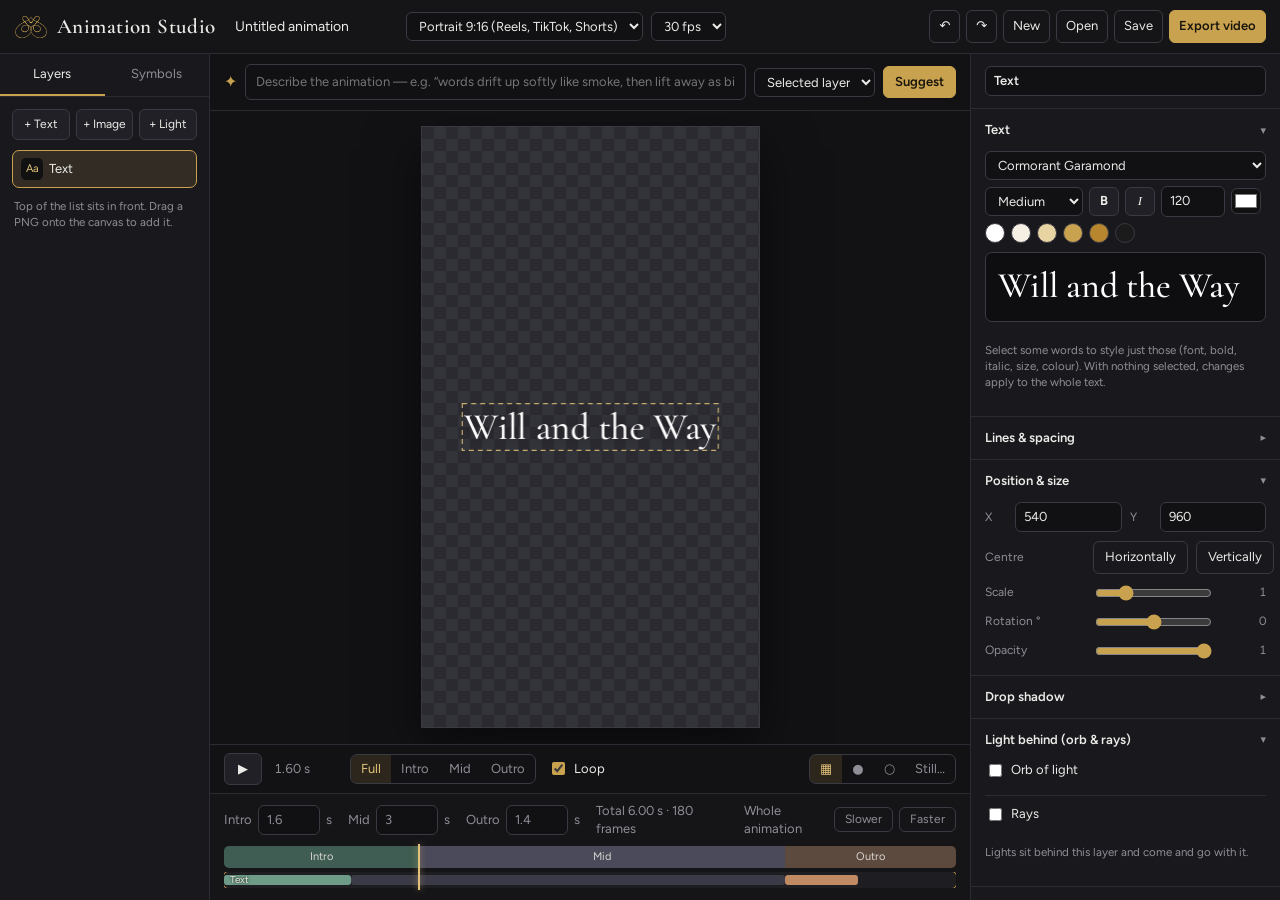
==== public/index.html @ 7b5f58fe "Slower/Faster speed controls for intro, mid, outro and the whole animation Co-Authored-By: Claude Op" ====
<!doctype html>
<html lang="en">
<head>
<meta charset="utf-8">
<meta name="viewport" content="width=device-width, initial-scale=1">
<title>Animation Studio</title>
<link rel="icon" href="icons/icon-32.png">
<link rel="apple-touch-icon" href="icons/icon-180.png">
<meta name="theme-color" content="#121215">
<link rel="preconnect" href="https://fonts.googleapis.com">
<link rel="preconnect" href="https://fonts.gstatic.com" crossorigin>
<link rel="stylesheet" href="https://fonts.googleapis.com/css2?family=Cormorant+Garamond:ital,wght@0,500;0,600;1,500&family=Figtree:wght@400;500;600&display=swap">
<link rel="stylesheet" href="css/app.css">
</head>
<body>
<header class="top">
  <div class="brand"><img src="icons/mark-gold.png" alt=""><span>Animation Studio</span></div>
  <input id="projName" class="projname" spellcheck="false" title="Animation name">
  <div class="top-mid">
    <select id="sizeSel" title="Video size"></select>
    <select id="fpsSel" title="Frames per second"><option value="24">24 fps</option><option value="25">25 fps</option><option value="30">30 fps</option><option value="60">60 fps</option></select>
  </div>
  <div class="top-actions">
    <button id="undoBtn" class="ghost icon" title="Undo (Ctrl/Cmd+Z)">↶</button>
    <button id="redoBtn" class="ghost icon" title="Redo (Ctrl/Cmd+Shift+Z)">↷</button>
    <button id="newBtn" class="ghost">New</button>
    <button id="openBtn" class="ghost">Open</button>
    <button id="saveBtn" class="ghost">Save</button>
    <button id="exportBtn" class="gold">Export video</button>
  </div>
</header>

<main class="app">
  <aside class="left panel">
    <div class="tabs"><button data-tab="layers" class="on">Layers</button><button data-tab="symbols">Symbols</button></div>
    <section id="tab-layers" class="tabbody">
      <div class="addrow">
        <button id="addText">+ Text</button><button id="addImage">+ Image</button><button id="addLight">+ Light</button>
      </div>
      <ul id="layerList" class="layers"></ul>
      <p class="hint">Top of the list sits in front. Drag a PNG onto the canvas to add it.</p>
    </section>
    <section id="tab-symbols" class="tabbody" hidden>
      <div class="symgroup">Will and the Way</div>
      <div class="seg small symcol" id="symColour"></div>
      <div id="symGrid" class="symgrid"></div>
      <div class="symgroup">Your symbols <button id="addSymbol" class="link">+ Add</button></div>
      <div id="userSymGrid" class="symgrid"></div>
      <p class="hint">Click a symbol to add it. Symbols you add here stay in this browser.</p>
    </section>
  </aside>

  <section class="centre">
    <form id="suggestForm" class="suggest">
      <span class="spark">✦</span>
      <input id="suggestInput" placeholder="Describe the animation — e.g. “words drift up softly like smoke, then lift away as birds”" autocomplete="off">
      <select id="suggestTarget"><option value="selected">Selected layer</option><option value="all">All layers</option></select>
      <button class="gold" id="suggestBtn">Suggest</button>
    </form>
    <div id="stage" class="stage">
      <div id="canvasWrap" class="canvaswrap">
        <canvas id="view"></canvas>
        <canvas id="overlay"></canvas>
      </div>
    </div>
    <div class="transport">
      <button id="playBtn" class="play" title="Play / pause (Space)">▶</button>
      <span id="timeLbl" class="time">0.00 s</span>
      <div class="seg" id="rangeSeg">
        <button data-range="full" class="on">Full</button><button data-range="intro">Intro</button><button data-range="mid">Mid</button><button data-range="outro">Outro</button>
      </div>
      <label class="chk"><input type="checkbox" id="loopChk" checked> Loop</label>
      <div class="bgseg seg" id="bgSeg" title="Preview background (not exported)">
        <button data-bg="checker" class="on">▦</button><button data-bg="dark">●</button><button data-bg="light">○</button><button data-bg="image" title="Use a still from your video">Still…</button>
      </div>
    </div>
    <div class="timeline" id="timeline">
      <div class="tl-head">
        <label>Intro <input type="number" id="durIntro" step="0.1" min="0"> s</label>
        <label>Mid <input type="number" id="durMid" step="0.1" min="0"> s</label>
        <label>Outro <input type="number" id="durOutro" step="0.1" min="0"> s</label>
        <span id="durTotal" class="muted"></span>
        <span class="speedall">Whole animation <button class="ghost" id="allSlower">Slower</button><button class="ghost" id="allFaster">Faster</button></span>
      </div>
      <div class="tl-body" id="tlBody">
        <div class="tl-sections" id="tlSections"></div>
        <div class="tl-rows" id="tlRows"></div>
        <div class="tl-head-line" id="tlPlayhead"></div>
      </div>
    </div>
  </section>

  <aside class="right panel" id="inspector"></aside>
</main>

<input type="file" id="fileImage" accept="image/png,image/webp,image/svg+xml,image/jpeg" hidden multiple>
<input type="file" id="fileSymbol" accept="image/png,image/webp,image/svg+xml" hidden multiple>
<input type="file" id="fileFont" accept=".ttf,.otf,.woff,.woff2" hidden multiple>
<input type="file" id="fileProject" accept=".json,application/json" hidden>
<input type="file" id="fileStill" accept="image/*" hidden>

<dialog id="exportDlg" class="dlg">
  <h2>Export transparent video</h2>
  <div class="cols">
    <div>
      <h4>Files</h4>
      <label class="chk"><input type="checkbox" id="exMov" checked> MOV — ProRes 4444 <span class="muted">(Premiere, Final Cut, DaVinci, CapCut desktop)</span></label>
      <label class="chk"><input type="checkbox" id="exWebm" checked> WebM with transparency <span class="muted">(web apps, Chrome)</span></label>
      <label class="chk"><input type="checkbox" id="exPng"> PNG frames <span class="muted">(zip, works anywhere)</span></label>
    </div>
    <div>
      <h4>Pieces</h4>
      <label class="chk"><input type="checkbox" id="exFull" checked> Full animation</label>
      <label class="chk"><input type="checkbox" id="exIntro" checked> Intro</label>
      <label class="chk"><input type="checkbox" id="exMid" checked> Mid section</label>
      <label class="chk"><input type="checkbox" id="exOutro" checked> Outro</label>
    </div>
  </div>
  <p class="muted small" id="exInfo"></p>
  <div class="prog" id="exProg" hidden><i></i></div>
  <p id="exStatus" class="small"></p>
  <ul id="exResults" class="results"></ul>
  <div class="dlg-actions">
    <button id="exZip" class="ghost" hidden>Download all (.zip)</button>
    <button id="exClose" class="ghost">Close</button>
    <button id="exGo" class="gold">Export</button>
  </div>
</dialog>

<dialog id="openDlg" class="dlg">
  <h2>Your animations</h2>
  <ul id="projList" class="projlist"></ul>
  <div class="dlg-actions">
    <button id="importProj" class="ghost">Import file…</button>
    <button id="exportProj" class="ghost">Download current as file</button>
    <button id="openClose" class="gold">Close</button>
  </div>
</dialog>

<div id="toast" class="toast" hidden></div>
<script type="module" src="js/main.js"></script>
</body>
</html>
---- public/css/app.css ----
:root {
  --bg: #121215; --panel: #19191d; --panel2: #202026; --line: #2b2b33; --line2: #3a3a44;
  --text: #ecebe8; --muted: #8f8d96; --gold: #c9a24f; --gold2: #e2c27a; --goldbg: rgba(201,162,79,.14);
  --intro: #3f5d52; --mid: #4a4a5a; --outro: #5d4a3f;
  --r: 8px; --ui: 'Figtree', system-ui, sans-serif; --serif: 'Cormorant Garamond', Georgia, serif;
}
* { box-sizing: border-box; }
html, body { margin: 0; height: 100%; background: var(--bg); color: var(--text); font: 13px/1.4 var(--ui); -webkit-font-smoothing: antialiased; }
button, input, select, textarea { font: inherit; color: inherit; }
button { cursor: pointer; border: 1px solid var(--line2); background: var(--panel2); border-radius: 6px; padding: 6px 11px; transition: background .15s, border-color .15s; }
button:hover { border-color: #55555f; background: #26262d; }
button.gold { background: var(--gold); border-color: var(--gold); color: #17140c; font-weight: 600; }
button.gold:hover { background: var(--gold2); }
button.ghost { background: transparent; }
button.icon { padding: 6px 9px; }
button.link { border: 0; background: none; color: var(--gold2); padding: 0 4px; }
button:disabled { opacity: .45; cursor: default; }
input[type=text], input[type=number], input:not([type]), select, textarea {
  background: #111114; border: 1px solid var(--line2); border-radius: 6px; padding: 5px 8px; outline: none; min-width: 0;
}
input:focus, select:focus, textarea:focus { border-color: var(--gold); }
input[type=number] { width: 70px; }
input[type=range] { accent-color: var(--gold); width: 100%; }
input[type=color] { width: 30px; height: 26px; border: 1px solid var(--line2); border-radius: 6px; padding: 1px; background: #111; cursor: pointer; }
input[type=checkbox] { accent-color: var(--gold); }
.muted { color: var(--muted); } .small { font-size: 12px; }
[hidden] { display: none !important; }

/* header */
.top { height: 54px; display: flex; align-items: center; gap: 14px; padding: 0 14px; border-bottom: 1px solid var(--line); background: #151518; }
.brand { display: flex; align-items: center; gap: 9px; font: 600 21px var(--serif); letter-spacing: .02em; white-space: nowrap; }
.brand img { width: 34px; height: 34px; }
.projname { background: transparent !important; border-color: transparent !important; font-size: 14px; width: 240px; }
.projname:hover, .projname:focus { border-color: var(--line2) !important; }
.top-mid { display: flex; gap: 8px; }
.top-actions { margin-left: auto; display: flex; gap: 6px; }

/* layout */
.app { display: grid; grid-template-columns: 250px 1fr 340px; height: calc(100% - 54px); }
.panel { background: var(--panel); overflow-y: auto; }
.left { border-right: 1px solid var(--line); }
.right { border-left: 1px solid var(--line); }
.tabs { display: flex; border-bottom: 1px solid var(--line); }
.tabs button { flex: 1; border: 0; border-radius: 0; background: none; padding: 11px; color: var(--muted); border-bottom: 2px solid transparent; }
.tabs button.on { color: var(--text); border-bottom-color: var(--gold); }
.tabbody { padding: 12px; }
.addrow { display: flex; gap: 6px; margin-bottom: 10px; }
.addrow button { flex: 1; padding: 6px 4px; }
.hint { color: var(--muted); font-size: 11.5px; margin: 10px 2px; }
.layers { list-style: none; margin: 0; padding: 0; display: flex; flex-direction: column; gap: 4px; }
.layers li { display: flex; align-items: center; gap: 6px; padding: 7px 8px; border-radius: 7px; border: 1px solid transparent; background: var(--panel2); cursor: pointer; }
.layers li.sel { border-color: var(--gold); background: var(--goldbg); }
.layers li .nm { flex: 1; overflow: hidden; text-overflow: ellipsis; white-space: nowrap; }
.layers li .ty { width: 22px; height: 22px; border-radius: 5px; display: grid; place-items: center; background: #111; font-size: 11px; color: var(--gold2); flex: none; overflow: hidden; }
.layers li .ty img { width: 100%; height: 100%; object-fit: contain; }
.layers li button { padding: 1px 5px; border: 0; background: none; color: var(--muted); font-size: 12px; }
.layers li button:hover { color: var(--text); }
.layers li.hidden .nm { opacity: .4; }
.symgroup { font-size: 11px; text-transform: uppercase; letter-spacing: .08em; color: var(--muted); margin: 6px 0 8px; display: flex; justify-content: space-between; }
.symgrid { display: grid; grid-template-columns: repeat(3, 1fr); gap: 6px; margin-bottom: 14px; }
.symgrid .sym { aspect-ratio: 1; border-radius: 7px; background: #26262c; border: 1px solid var(--line); display: grid; place-items: center; padding: 8px; cursor: pointer; position: relative; }
.symgrid .sym:hover { border-color: var(--gold); }
.symgrid .sym img { max-width: 100%; max-height: 100%; }
.symgrid .sym .x { position: absolute; top: 2px; right: 2px; border: 0; background: rgba(0,0,0,.5); padding: 0 5px; font-size: 11px; display: none; }
.symgrid .sym:hover .x { display: block; }
.symgrid .sym span { position: absolute; bottom: -1px; left: 0; right: 0; font-size: 9.5px; text-align: center; color: var(--muted); white-space: nowrap; overflow: hidden; text-overflow: ellipsis; padding: 0 3px; }

/* centre */
.centre { display: flex; flex-direction: column; min-width: 0; min-height: 0; }
.suggest { display: flex; gap: 8px; align-items: center; padding: 10px 14px; border-bottom: 1px solid var(--line); }
.suggest .spark { color: var(--gold); font-size: 16px; }
.suggest input { flex: 1; padding: 8px 10px; }
.stage { flex: 1; min-height: 0; display: grid; place-items: center; padding: 16px; position: relative; overflow: hidden; }
.canvaswrap { position: relative; box-shadow: 0 0 0 1px var(--line2), 0 20px 50px rgba(0,0,0,.5);
  background-color: #2a2a30; background-image: linear-gradient(45deg,#33333a 25%,transparent 25%,transparent 75%,#33333a 75%),linear-gradient(45deg,#33333a 25%,transparent 25%,transparent 75%,#33333a 75%); background-size: 24px 24px; background-position: 0 0, 12px 12px; }
.canvaswrap canvas { position: absolute; inset: 0; width: 100%; height: 100%; }
#overlay { cursor: default; }
.transport { display: flex; align-items: center; gap: 12px; padding: 8px 14px; border-top: 1px solid var(--line); }
.play { width: 38px; height: 32px; padding: 0; font-size: 13px; }
.time { font-variant-numeric: tabular-nums; width: 64px; color: var(--muted); }
.seg { display: flex; border: 1px solid var(--line2); border-radius: 7px; overflow: hidden; }
.seg button { border: 0; border-radius: 0; background: none; padding: 5px 10px; color: var(--muted); }
.seg button.on { background: var(--goldbg); color: var(--gold2); }
.bgseg { margin-left: auto; }
.chk { display: flex; align-items: center; gap: 6px; cursor: pointer; }

/* timeline */
.timeline { border-top: 1px solid var(--line); background: #151518; padding: 8px 14px 12px; }
.tl-head { display: flex; gap: 16px; align-items: center; margin-bottom: 8px; }
.tl-head label { display: flex; gap: 6px; align-items: center; color: var(--muted); }
.tl-head input { width: 62px; }
.tl-body { position: relative; user-select: none; cursor: ew-resize; }
.tl-sections { display: flex; height: 22px; border-radius: 5px; overflow: hidden; font-size: 11px; }
.tl-sections div { display: grid; place-items: center; color: #d8d6d0; min-width: 0; overflow: hidden; white-space: nowrap; position: relative; }
.tl-sections .grip { position: absolute; right: -4px; top: 0; bottom: 0; width: 8px; cursor: col-resize; z-index: 2; }
.tl-rows { margin-top: 4px; display: flex; flex-direction: column; gap: 3px; max-height: 110px; overflow-y: auto; }
.tl-row { position: relative; height: 16px; background: #1d1d22; border-radius: 4px; cursor: pointer; }
.tl-row.sel { outline: 1px solid var(--gold); }
.tl-row .bar { position: absolute; top: 3px; bottom: 3px; border-radius: 3px; }
.tl-row .bar.in { background: #6f9c88; } .tl-row .bar.out { background: #c08a63; } .tl-row .bar.hold { background: #3b3b47; }
.tl-row .lbl { position: absolute; left: 6px; top: 0; font-size: 10px; line-height: 16px; color: #e8e6e0; pointer-events: none; text-shadow: 0 0 3px #000; }
.tl-head-line { position: absolute; top: -2px; bottom: -2px; width: 2px; background: var(--gold2); pointer-events: none; box-shadow: 0 0 6px rgba(226,194,122,.6); }

/* inspector */
.insp-empty { padding: 30px 20px; color: var(--muted); text-align: center; }
.sec { border-bottom: 1px solid var(--line); }
.sec > summary { list-style: none; cursor: pointer; padding: 12px 14px; font-weight: 600; display: flex; justify-content: space-between; align-items: center; }
.sec > summary::-webkit-details-marker { display: none; }
.sec > summary::after { content: '▾'; color: var(--muted); font-size: 11px; }
.sec:not([open]) > summary::after { content: '▸'; }
.sec .body { padding: 0 14px 14px; display: flex; flex-direction: column; gap: 9px; }
.row { display: flex; align-items: center; gap: 8px; }
.row > label, .row > .lab { width: 100px; flex: none; color: var(--muted); font-size: 12px; }
.row .grow { flex: 1; min-width: 0; }
.row input[type=range] + .val { width: 44px; text-align: right; font-variant-numeric: tabular-nums; color: var(--muted); font-size: 12px; }
.pair { display: grid; grid-template-columns: 1fr 1fr; gap: 8px; }
.pair .row > label { width: 22px; }
.pair input[type=number] { width: 100%; }
.subhead { font-size: 11px; text-transform: uppercase; letter-spacing: .08em; color: var(--gold2); margin-top: 6px; display: flex; align-items: center; gap: 8px; }
.subhead::after { content: ''; flex: 1; height: 1px; background: var(--line); }
.editor { min-height: 70px; max-height: 220px; overflow: auto; background: #0e0e10; border: 1px solid var(--line2); border-radius: 7px; padding: 10px 12px; outline: none; line-height: 1.25; white-space: pre-wrap; word-break: break-word; }
.editor:focus { border-color: var(--gold); }
.toolbar { display: flex; flex-wrap: wrap; gap: 6px; align-items: center; }
.toolbar select.font { flex: 1 1 100%; }
.toolbar .tb { min-width: 30px; padding: 4px 8px; }
.toolbar .tb.on { background: var(--goldbg); border-color: var(--gold); color: var(--gold2); }
.toolbar input[type=number] { width: 64px; }
.lines { display: flex; flex-direction: column; gap: 6px; }
.lineitem { background: var(--panel2); border-radius: 7px; padding: 7px 8px; display: grid; grid-template-columns: 1fr 1fr; gap: 5px 8px; }
.lineitem .ln { grid-column: 1 / -1; font-size: 12px; color: var(--text); white-space: nowrap; overflow: hidden; text-overflow: ellipsis; }
.lineitem label { display: flex; align-items: center; gap: 5px; font-size: 11px; color: var(--muted); }
.lineitem input { width: 100% !important; padding: 3px 6px; }
.presets { display: flex; flex-wrap: wrap; gap: 5px; }
.presets .pgroup { width: 100%; font-size: 10.5px; color: var(--muted); margin-top: 3px; letter-spacing: .05em; text-transform: uppercase; }
.presets button { padding: 4px 8px; font-size: 12px; border-radius: 20px; }
.presets button.on { background: var(--gold); color: #17140c; border-color: var(--gold); }
.seg.small button { padding: 3px 8px; font-size: 12px; }
.note { font-size: 11.5px; color: var(--muted); }
.warn { font-size: 11.5px; color: #e3a36a; }

/* dialogs */
.dlg { background: var(--panel); color: var(--text); border: 1px solid var(--line2); border-radius: 12px; padding: 22px 24px; width: min(620px, 92vw); box-shadow: 0 30px 80px rgba(0,0,0,.6); }
.dlg::backdrop { background: rgba(0,0,0,.6); }
.dlg h2 { font: 600 26px var(--serif); margin: 0 0 14px; }
.dlg h4 { margin: 0 0 8px; color: var(--muted); font-weight: 500; font-size: 12px; text-transform: uppercase; letter-spacing: .07em; }
.dlg .cols { display: grid; grid-template-columns: 1.4fr 1fr; gap: 18px; }
.dlg .cols .chk { margin-bottom: 7px; align-items: flex-start; }
.dlg-actions { display: flex; gap: 8px; justify-content: flex-end; margin-top: 16px; }
.prog { height: 6px; background: #111; border-radius: 4px; overflow: hidden; margin-top: 10px; }
.prog i { display: block; height: 100%; width: 0; background: var(--gold); transition: width .2s; }
.results { list-style: none; padding: 0; margin: 10px 0 0; display: flex; flex-direction: column; gap: 5px; }
.results li { display: flex; justify-content: space-between; align-items: center; background: var(--panel2); padding: 7px 10px; border-radius: 7px; }
.results a { color: var(--gold2); text-decoration: none; }
.projlist { list-style: none; padding: 0; margin: 0; max-height: 50vh; overflow: auto; display: flex; flex-direction: column; gap: 6px; }
.projlist li { display: flex; gap: 10px; align-items: center; background: var(--panel2); padding: 8px 10px; border-radius: 8px; }
.projlist img { width: 40px; height: 56px; object-fit: contain; background: #2a2a30; border-radius: 4px; }
.projlist .nm { flex: 1; }
.projlist .nm small { display: block; color: var(--muted); }
.toast { position: fixed; bottom: 24px; left: 50%; transform: translateX(-50%); background: #2b2b33; border: 1px solid var(--line2); padding: 10px 16px; border-radius: 8px; z-index: 50; box-shadow: 0 10px 30px rgba(0,0,0,.4); max-width: 80vw; }
.dropping .canvaswrap { outline: 2px dashed var(--gold); outline-offset: 6px; }

button { white-space: nowrap; }
.transport { flex-wrap: wrap; row-gap: 6px; }
@media (max-width: 1400px) {
  .app { grid-template-columns: 210px 1fr 310px; }
  .top { gap: 10px; }
  .projname { width: 170px; }
  .top-actions button { padding: 6px 9px; }
  .addrow button { font-size: 12px; }
}
@media (max-width: 1180px) {
  .app { grid-template-columns: 190px 1fr 290px; }
  .brand span { display: none; }
  #sizeSel { max-width: 150px; }
  .suggest select { max-width: 120px; }
  .tl-head { flex-wrap: wrap; gap: 8px 14px; }
}
.layers li .nm { min-width: 48px; }
@media (max-width: 1400px) {
  .layers li button { display: none; padding: 1px 3px; }
  .layers li:hover button { display: inline-block; }
}

.symcol { margin-bottom: 10px; }
.symcol button { flex: 1; }
.symgrid .sym { padding: 8px 8px 16px; }
.symgrid .sym.light { background: #d9d6cf; }
.symgrid .sym.light span { color: #555; }

.speedall { margin-left: auto; display: flex; align-items: center; gap: 6px; color: var(--muted); }
.speedall button, [data-speed], [data-midspeed] { padding: 3px 10px; font-size: 12px; }
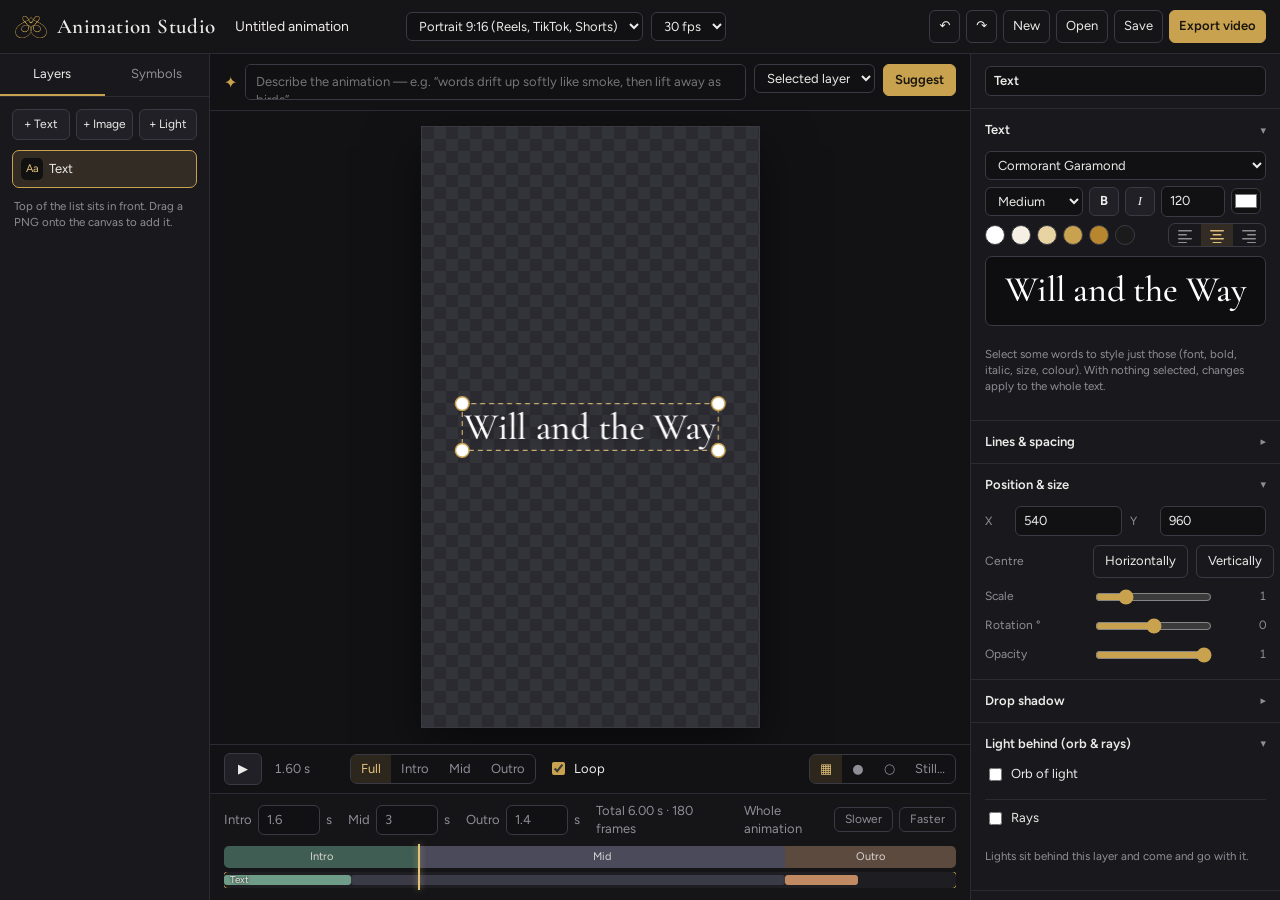
==== commit 456682d3: "Suggest box wraps and grows so long descriptions can be seen and edited Co-Authored-By: Claude Opus " ====
--- a/public/index.html
+++ b/public/index.html
@@ -2,7 +2,7 @@
 <html lang="en">
 <head>
 <meta charset="utf-8">
-<meta name="viewport" content="width=device-width, initial-scale=1">
+<meta name="viewport" content="width=device-width, initial-scale=1, viewport-fit=cover">
 <title>Animation Studio</title>
 <link rel="icon" href="icons/icon-32.png">
 <link rel="apple-touch-icon" href="icons/icon-180.png">
@@ -53,10 +53,11 @@
   <section class="centre">
     <form id="suggestForm" class="suggest">
       <span class="spark">✦</span>
-      <input id="suggestInput" placeholder="Describe the animation — e.g. “words drift up softly like smoke, then lift away as birds”" autocomplete="off">
+      <textarea id="suggestInput" rows="1" placeholder="Describe the animation — e.g. “words drift up softly like smoke, then lift away as birds”" autocomplete="off"></textarea>
       <select id="suggestTarget"><option value="selected">Selected layer</option><option value="all">All layers</option></select>
       <button class="gold" id="suggestBtn">Suggest</button>
     </form>
+    <div class="viewer" id="viewer">
     <div id="stage" class="stage">
       <div id="canvasWrap" class="canvaswrap">
         <canvas id="view"></canvas>
@@ -73,6 +74,8 @@
       <div class="bgseg seg" id="bgSeg" title="Preview background (not exported)">
         <button data-bg="checker" class="on">▦</button><button data-bg="dark">●</button><button data-bg="light">○</button><button data-bg="image" title="Use a still from your video">Still…</button>
       </div>
+    </div>
+    <nav class="mtabs" id="mtabs"><button data-m="layers">Layers</button><button data-m="symbols">Symbols</button><button data-m="edit">Edit</button><button data-m="timing">Timing</button></nav>
     </div>
     <div class="timeline" id="timeline">
       <div class="tl-head">
--- a/public/css/app.css
+++ b/public/css/app.css
@@ -69,7 +69,9 @@
 .centre { display: flex; flex-direction: column; min-width: 0; min-height: 0; }
 .suggest { display: flex; gap: 8px; align-items: center; padding: 10px 14px; border-bottom: 1px solid var(--line); }
 .suggest .spark { color: var(--gold); font-size: 16px; }
-.suggest input { flex: 1; padding: 8px 10px; }
+.suggest textarea { flex: 1; padding: 8px 10px; resize: none; line-height: 1.35; max-height: 9.5em; overflow-y: auto; font: inherit; }
+.suggest { align-items: flex-start; }
+.suggest .spark { margin-top: 8px; }
 .stage { flex: 1; min-height: 0; display: grid; place-items: center; padding: 16px; position: relative; overflow: hidden; }
 .canvaswrap { position: relative; box-shadow: 0 0 0 1px var(--line2), 0 20px 50px rgba(0,0,0,.5);
   background-color: #2a2a30; background-image: linear-gradient(45deg,#33333a 25%,transparent 25%,transparent 75%,#33333a 75%),linear-gradient(45deg,#33333a 25%,transparent 25%,transparent 75%,#33333a 75%); background-size: 24px 24px; background-position: 0 0, 12px 12px; }
@@ -77,7 +79,8 @@
 #overlay { cursor: default; }
 .transport { display: flex; align-items: center; gap: 12px; padding: 8px 14px; border-top: 1px solid var(--line); }
 .play { width: 38px; height: 32px; padding: 0; font-size: 13px; }
-.time { font-variant-numeric: tabular-nums; width: 64px; color: var(--muted); }
+.time { font-variant-numeric: tabular-nums; width: 64px; color: var(--muted); white-space: nowrap; }
+.viewer { flex: 1; min-height: 0; display: flex; flex-direction: column; }
 .seg { display: flex; border: 1px solid var(--line2); border-radius: 7px; overflow: hidden; }
 .seg button { border: 0; border-radius: 0; background: none; padding: 5px 10px; color: var(--muted); }
 .seg button.on { background: var(--goldbg); color: var(--gold2); }
@@ -189,3 +192,68 @@
 
 .speedall { margin-left: auto; display: flex; align-items: center; gap: 6px; color: var(--muted); }
 .speedall button, [data-speed], [data-midspeed] { padding: 3px 10px; font-size: 12px; }
+
+.mtabs { display: none; }
+#overlay, .tl-body { touch-action: none; }
+
+/* ---------- phones ---------- */
+@media (max-width: 760px) {
+  html, body { height: auto; }
+  body { padding-bottom: env(safe-area-inset-bottom); }
+  input, select, textarea, .editor, .suggest input { font-size: 16px !important; }
+  .top { height: auto; flex-wrap: wrap; padding: 8px 10px; gap: 8px; padding-top: max(8px, env(safe-area-inset-top)); }
+  .brand span { display: none; }
+  .brand img { width: 30px; height: 30px; }
+  .top-actions { margin-left: auto; gap: 4px; }
+  .top-actions button { padding: 6px 8px; font-size: 13px; }
+  #newBtn { display: none; }
+  .projname { order: 3; flex: 1 1 100%; width: auto; font-size: 15px; border-color: var(--line2) !important; }
+  .top-mid { order: 4; flex: 1 1 100%; }
+  .top-mid select { flex: 1; min-width: 0; }
+  #sizeSel { max-width: none; }
+
+  .app { display: flex; flex-direction: column; height: auto; }
+  .centre { display: contents; }
+  .viewer { order: 1; position: sticky; top: 0; z-index: 6; flex: none; background: var(--bg); box-shadow: 0 6px 16px rgba(0,0,0,.35); }
+  .stage { flex: none; height: 54svh; min-height: 300px; padding: 6px; background: var(--bg); border-bottom: 1px solid var(--line); }
+  .transport { background: #151518; padding: 6px 8px; gap: 6px; flex-wrap: nowrap; overflow-x: auto; border-bottom: 1px solid var(--line); }
+  .transport .time { width: auto; }
+  .transport .chk { display: none; }
+  .bgseg { margin-left: 0; }
+  .transport .seg button { padding: 5px 8px; }
+  .transport .play { width: 34px; flex: none; }
+  .bgseg button[data-bg="image"] { font-size: 12px; padding: 5px 6px; }
+  .mtabs { display: flex; background: var(--panel); border-bottom: 1px solid var(--line); }
+  .mtabs button { flex: 1; border: 0; border-radius: 0; background: none; padding: 11px 4px; color: var(--muted); border-bottom: 2px solid transparent; font-size: 14px; }
+  .mtabs button.on { color: var(--text); border-bottom-color: var(--gold); }
+  .left, .right, .timeline, .suggest { order: 4; border: 0; overflow: visible; }
+  .left .tabs { display: none; }
+  .suggest .spark { display: none; }
+  .suggest { flex-wrap: wrap; padding: 12px 14px 4px; border-bottom: 0; background: var(--panel); }
+  .suggest textarea { flex: 1 1 100%; }
+  .suggest select { flex: 1; max-width: none; }
+  .timeline { padding: 12px 14px 20px; }
+  .tl-head { flex-wrap: wrap; gap: 8px 12px; }
+  .speedall { margin-left: 0; flex: 1 1 100%; }
+  .tl-rows { max-height: none; }
+  .tl-row, .tl-sections { height: 26px; }
+  .tl-row .lbl { line-height: 26px; font-size: 12px; }
+  .tl-row .bar { top: 5px; bottom: 5px; }
+  .symgrid { grid-template-columns: repeat(4, 1fr); }
+  .layers li { padding: 10px; }
+  .layers li button { display: inline-block !important; padding: 4px 6px; font-size: 14px; }
+  .row > label, .row > .lab { width: 96px; }
+  .presets button { padding: 6px 11px; font-size: 13px; }
+  input[type=range] { height: 28px; }
+  .dlg { width: 96vw; padding: 18px; }
+  .dlg .cols { grid-template-columns: 1fr; }
+  body:not([data-m="layers"]) #tab-layers, body:not([data-m="symbols"]) #tab-symbols { display: none !important; }
+  body[data-m="layers"] #tab-layers, body[data-m="symbols"] #tab-symbols { display: block !important; }
+  body:not([data-m="layers"]):not([data-m="symbols"]) .left { display: none; }
+  body:not([data-m="edit"]) .right, body:not([data-m="edit"]) .suggest { display: none; }
+  body:not([data-m="timing"]) .timeline { display: none; }
+  .insp-empty { padding: 24px 16px; }
+}
+
+.tbalign { margin-left: auto; }
+.tbalign button { padding: 5px 8px; }
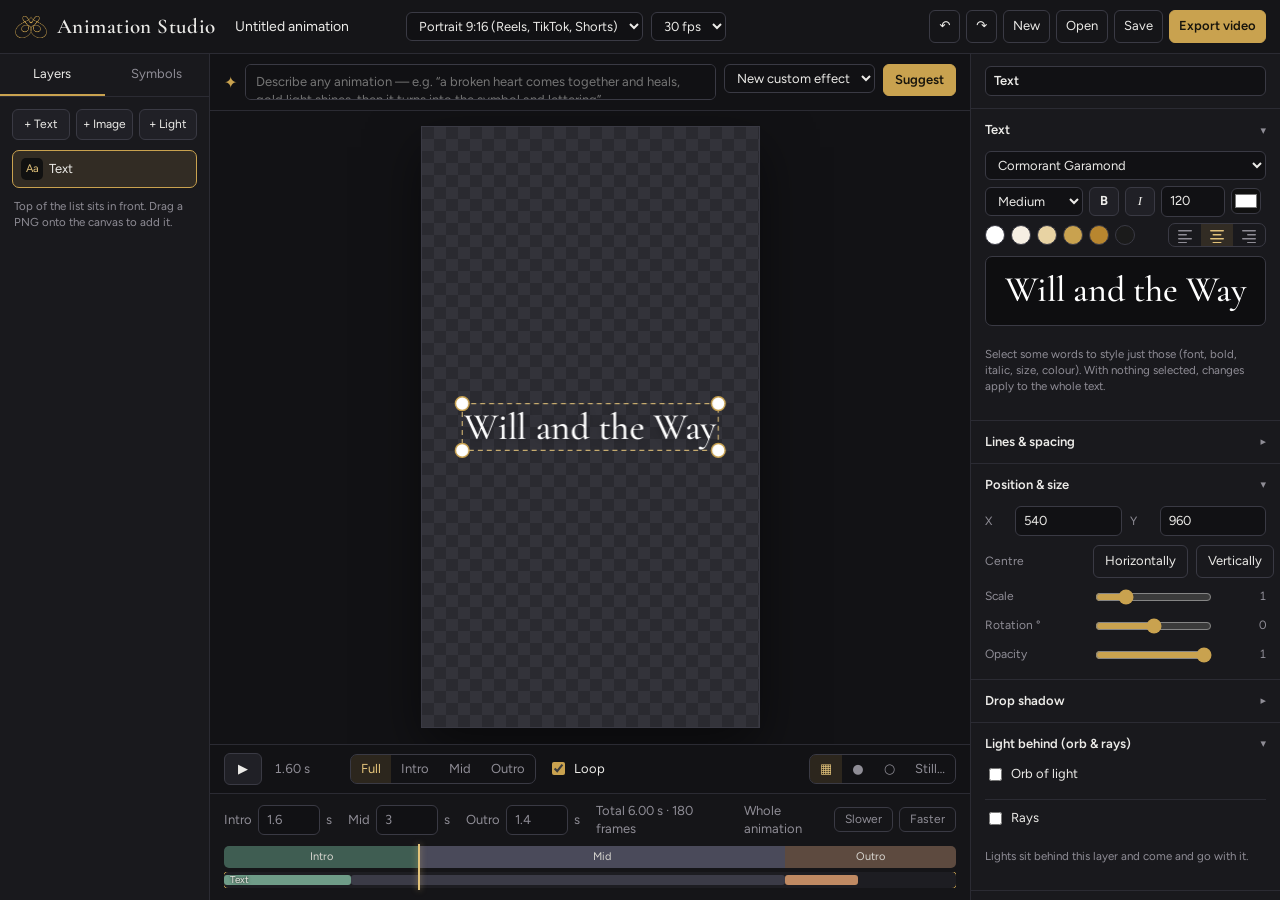
==== commit 9f2b6e86: "Custom effects: Claude writes one-off animations; toolkit for shapes, shatter, light bursts, particl" ====
--- a/public/index.html
+++ b/public/index.html
@@ -53,8 +53,8 @@
   <section class="centre">
     <form id="suggestForm" class="suggest">
       <span class="spark">✦</span>
-      <textarea id="suggestInput" rows="1" placeholder="Describe the animation — e.g. “words drift up softly like smoke, then lift away as birds”" autocomplete="off"></textarea>
-      <select id="suggestTarget"><option value="selected">Selected layer</option><option value="all">All layers</option></select>
+      <textarea id="suggestInput" rows="1" placeholder="Describe any animation — e.g. “a broken heart comes together and heals, gold light shines, then it turns into the symbol and lettering”" autocomplete="off"></textarea>
+      <select id="suggestTarget"><option value="new">New custom effect</option><option value="selected">Selected layer</option><option value="all">All layers</option></select>
       <button class="gold" id="suggestBtn">Suggest</button>
     </form>
     <div class="viewer" id="viewer">
--- a/public/css/app.css
+++ b/public/css/app.css
@@ -257,3 +257,5 @@
 
 .tbalign { margin-left: auto; }
 .tbalign button { padding: 5px 8px; }
+
+.prompts { margin: 0; padding-left: 18px; display: flex; flex-direction: column; gap: 4px; font-size: 12.5px; }
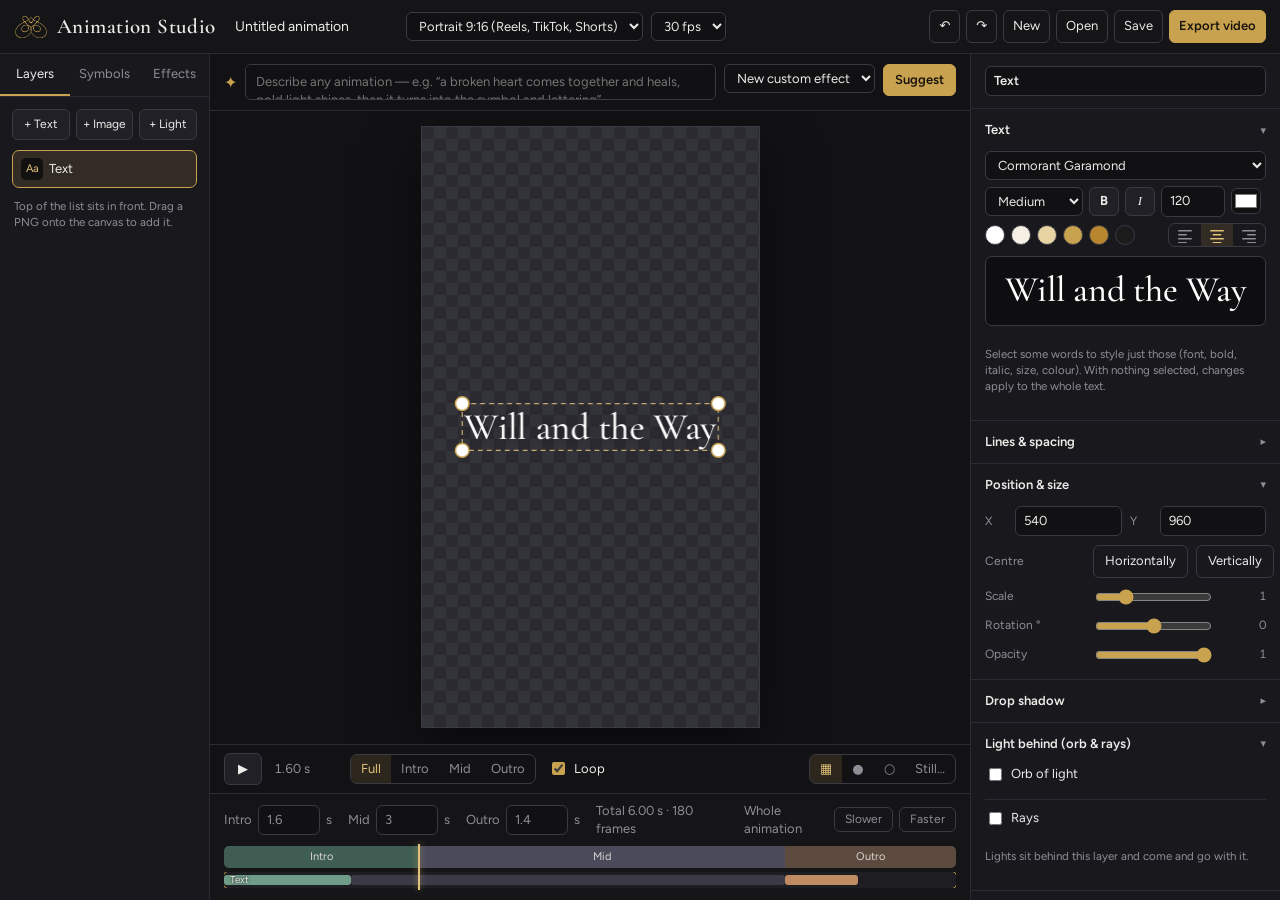
==== commit a5ea9bcf: "Effects library and editable words & colours for custom effects Co-Authored-By: Claude Opus 5.5 <nor" ====
--- a/public/index.html
+++ b/public/index.html
@@ -32,7 +32,7 @@
 
 <main class="app">
   <aside class="left panel">
-    <div class="tabs"><button data-tab="layers" class="on">Layers</button><button data-tab="symbols">Symbols</button></div>
+    <div class="tabs"><button data-tab="layers" class="on">Layers</button><button data-tab="symbols">Symbols</button><button data-tab="effects">Effects</button></div>
     <section id="tab-layers" class="tabbody">
       <div class="addrow">
         <button id="addText">+ Text</button><button id="addImage">+ Image</button><button id="addLight">+ Light</button>
@@ -47,6 +47,11 @@
       <div class="symgroup">Your symbols <button id="addSymbol" class="link">+ Add</button></div>
       <div id="userSymGrid" class="symgrid"></div>
       <p class="hint">Click a symbol to add it. Symbols you add here stay in this browser.</p>
+    </section>
+    <section id="tab-effects" class="tabbody" hidden>
+      <div class="symgroup">Your saved effects</div>
+      <div id="effectGrid" class="effgrid"></div>
+      <p class="hint">Save a custom effect from its settings panel (“Save to effects library”). Click one here to add it, then change its words and colours in its settings.</p>
     </section>
   </aside>
 
@@ -75,7 +80,7 @@
         <button data-bg="checker" class="on">▦</button><button data-bg="dark">●</button><button data-bg="light">○</button><button data-bg="image" title="Use a still from your video">Still…</button>
       </div>
     </div>
-    <nav class="mtabs" id="mtabs"><button data-m="layers">Layers</button><button data-m="symbols">Symbols</button><button data-m="edit">Edit</button><button data-m="timing">Timing</button></nav>
+    <nav class="mtabs" id="mtabs"><button data-m="layers">Layers</button><button data-m="symbols">Symbols</button><button data-m="effects">Effects</button><button data-m="edit">Edit</button><button data-m="timing">Timing</button></nav>
     </div>
     <div class="timeline" id="timeline">
       <div class="tl-head">
--- a/public/css/app.css
+++ b/public/css/app.css
@@ -249,7 +249,6 @@
   .dlg .cols { grid-template-columns: 1fr; }
   body:not([data-m="layers"]) #tab-layers, body:not([data-m="symbols"]) #tab-symbols { display: none !important; }
   body[data-m="layers"] #tab-layers, body[data-m="symbols"] #tab-symbols { display: block !important; }
-  body:not([data-m="layers"]):not([data-m="symbols"]) .left { display: none; }
   body:not([data-m="edit"]) .right, body:not([data-m="edit"]) .suggest { display: none; }
   body:not([data-m="timing"]) .timeline { display: none; }
   .insp-empty { padding: 24px 16px; }
@@ -259,3 +258,22 @@
 .tbalign button { padding: 5px 8px; }
 
 .prompts { margin: 0; padding-left: 18px; display: flex; flex-direction: column; gap: 4px; font-size: 12.5px; }
+
+.effgrid { display: grid; grid-template-columns: repeat(2, 1fr); gap: 8px; margin-bottom: 12px; }
+.effgrid .eff { position: relative; border-radius: 8px; background: #26262c; border: 1px solid var(--line); cursor: pointer; overflow: hidden; }
+.effgrid .eff:hover { border-color: var(--gold); }
+.effgrid .eff img { display: block; width: 100%; aspect-ratio: 9/16; object-fit: cover; background: #2f3b48; }
+.effgrid .eff span { display: block; font-size: 11.5px; padding: 5px 7px; white-space: nowrap; overflow: hidden; text-overflow: ellipsis; }
+.effgrid .eff .x { position: absolute; top: 4px; right: 4px; border: 0; background: rgba(0,0,0,.55); padding: 1px 6px; font-size: 11px; display: none; }
+.effgrid .eff:hover .x { display: block; }
+.params { display: flex; flex-direction: column; gap: 8px; }
+.params textarea { width: 100%; min-height: 40px; resize: vertical; }
+.tabs button { padding: 11px 4px; }
+@media (max-width: 760px) {
+  body:not([data-m="effects"]) #tab-effects { display: none !important; }
+  body[data-m="effects"] #tab-effects { display: block !important; }
+  body:not([data-m="layers"]):not([data-m="symbols"]):not([data-m="effects"]) .left { display: none; }
+  .effgrid { grid-template-columns: repeat(3, 1fr); }
+  .effgrid .eff .x { display: block; }
+  .mtabs button { font-size: 13px; padding: 11px 2px; }
+}
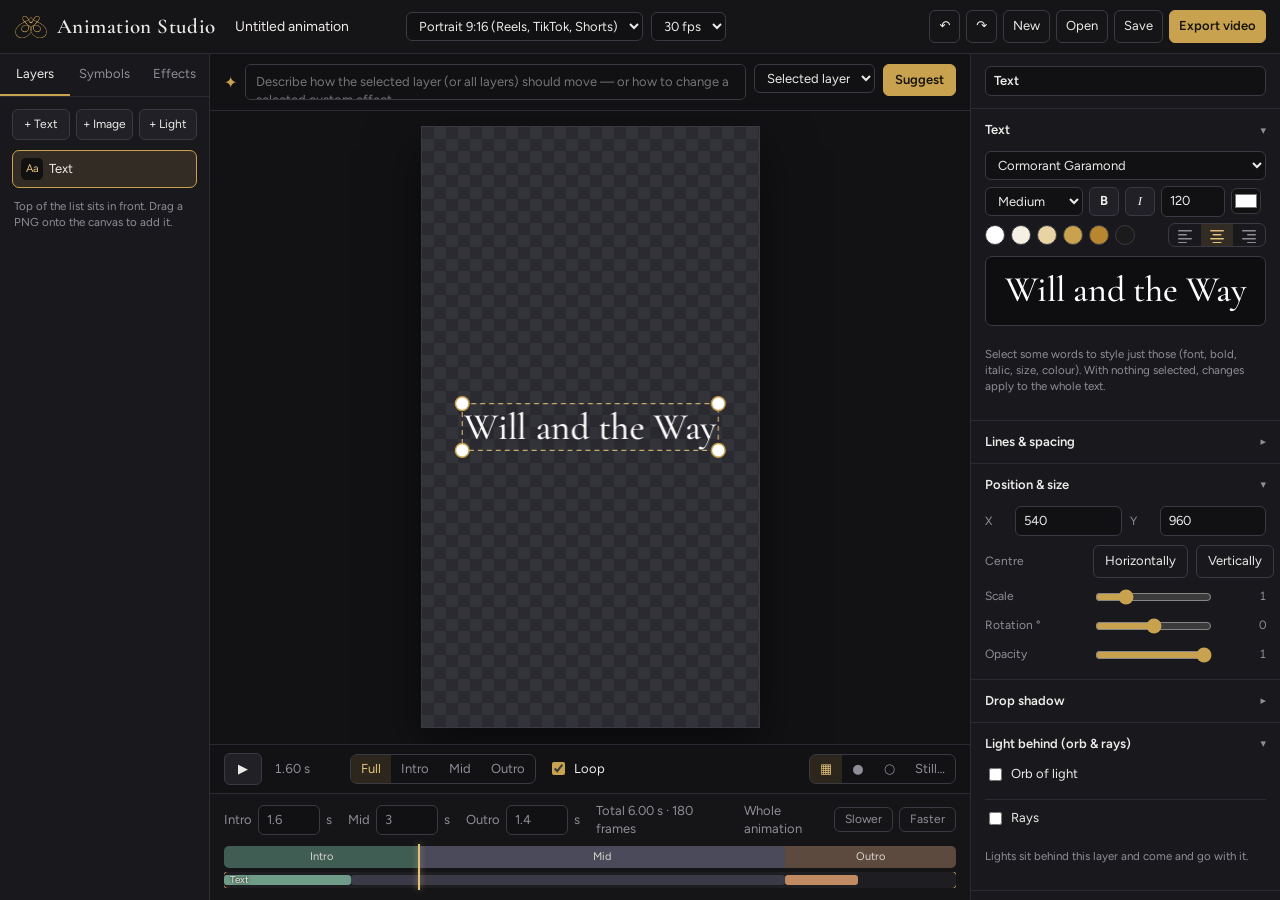
==== commit 8cf1517d: "Effects tab creator; custom effects can build from (and hide until then) her own layers; recover cut" ====
--- a/public/index.html
+++ b/public/index.html
@@ -49,7 +49,14 @@
       <p class="hint">Click a symbol to add it. Symbols you add here stay in this browser.</p>
     </section>
     <section id="tab-effects" class="tabbody" hidden>
-      <div class="symgroup">Your saved effects</div>
+      <div class="symgroup">Create a custom effect</div>
+      <div class="creator">
+        <textarea id="createInput" rows="5" placeholder="Describe anything — e.g. “A broken heart comes together and heals. Gold light runs up the seam, the heart pulses with rays, then dissolves into pieces that form my text and symbol.”"></textarea>
+        <label class="chk"><input type="checkbox" id="createUse" checked> <span>Build it from my layers <span class="muted">(the text and symbols on the canvas appear only when the effect brings them in)</span></span></label>
+        <button class="gold" id="createBtn">Create effect</button>
+        <p class="hint" style="margin:0">Claude writes it from scratch: 1–2 minutes. Keep this page open. To change it afterwards, select it and describe the change in the Suggest box (Selected layer).</p>
+      </div>
+      <div class="symgroup" style="margin-top:16px">Your saved effects</div>
       <div id="effectGrid" class="effgrid"></div>
       <p class="hint">Save a custom effect from its settings panel (“Save to effects library”). Click one here to add it, then change its words and colours in its settings.</p>
     </section>
@@ -58,8 +65,8 @@
   <section class="centre">
     <form id="suggestForm" class="suggest">
       <span class="spark">✦</span>
-      <textarea id="suggestInput" rows="1" placeholder="Describe any animation — e.g. “a broken heart comes together and heals, gold light shines, then it turns into the symbol and lettering”" autocomplete="off"></textarea>
-      <select id="suggestTarget"><option value="new">New custom effect</option><option value="selected">Selected layer</option><option value="all">All layers</option></select>
+      <textarea id="suggestInput" rows="1" placeholder="Describe how the selected layer (or all layers) should move — or how to change a selected custom effect" autocomplete="off"></textarea>
+      <select id="suggestTarget"><option value="selected">Selected layer</option><option value="all">All layers</option></select>
       <button class="gold" id="suggestBtn">Suggest</button>
     </form>
     <div class="viewer" id="viewer">
--- a/public/css/app.css
+++ b/public/css/app.css
@@ -277,3 +277,20 @@
   .effgrid .eff .x { display: block; }
   .mtabs button { font-size: 13px; padding: 11px 2px; }
 }
+@media (max-width: 760px) {
+  /* Suggest: choice + button first, text box under them */
+  .suggest select { order: 1; }
+  .suggest #suggestBtn { order: 2; }
+  .suggest textarea { order: 3; max-height: 32svh; }
+  /* while typing, the pinned preview shrinks so the keyboard and the box both fit */
+  body.typing .stage { height: 20svh; min-height: 120px; }
+  body.typing .transport { display: none; }
+  .stage { transition: height .2s ease; }
+}
+@media (max-width: 760px) { body.typing #overlay { opacity: 0; } }
+
+.creator { display: flex; flex-direction: column; gap: 10px; }
+.creator textarea { width: 100%; resize: vertical; min-height: 110px; line-height: 1.4; }
+.creator .chk { align-items: flex-start; font-size: 12.5px; }
+.left { overflow-y: auto; }
+.layers li .used { font-size: 10.5px; color: var(--gold2); margin-left: 4px; }
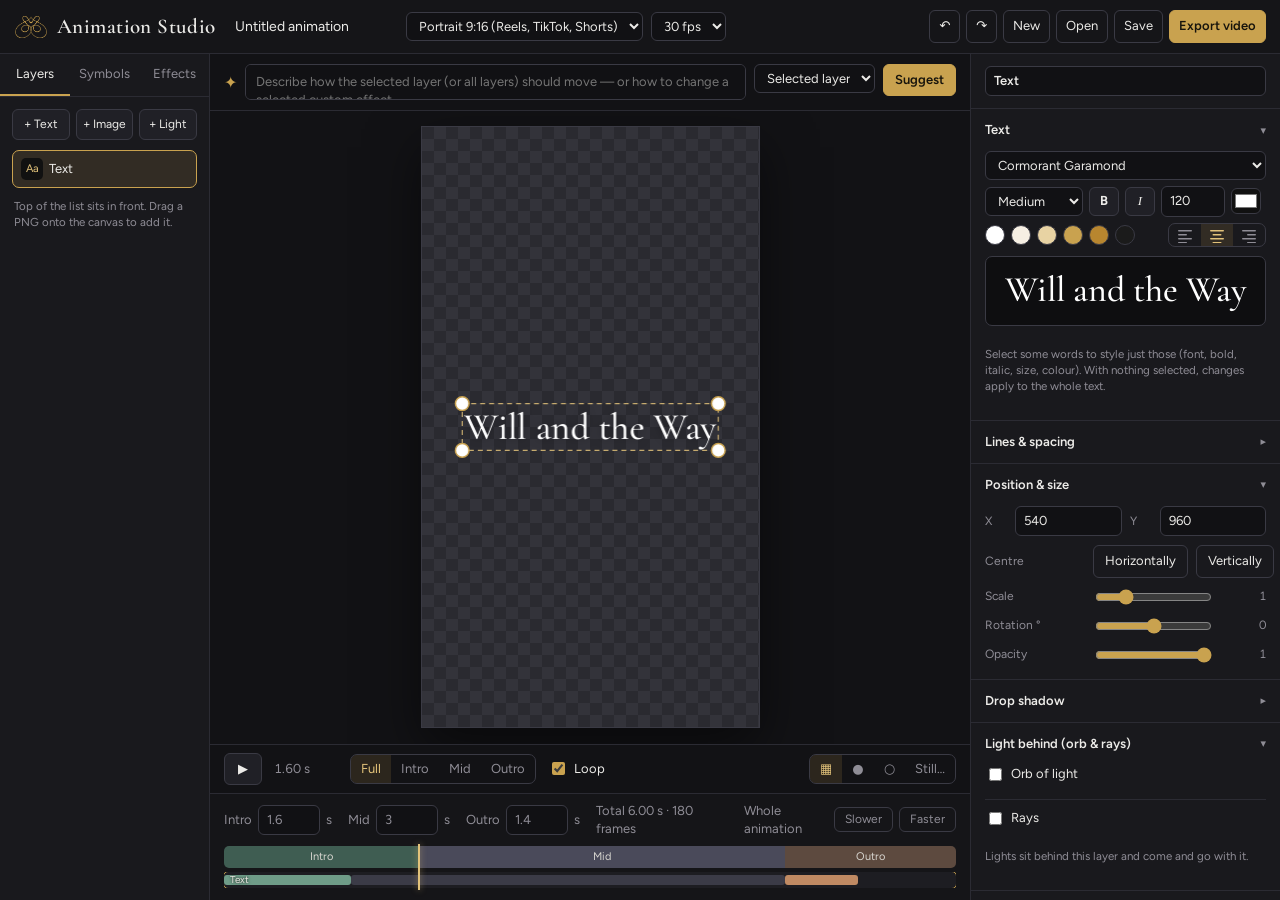
==== commit dadfbcdb: "Keep the screen awake while a custom effect is being built Co-Authored-By: Claude Opus 5.5 <noreply@" ====
--- a/public/index.html
+++ b/public/index.html
@@ -54,7 +54,8 @@
         <textarea id="createInput" rows="5" placeholder="Describe anything — e.g. “A broken heart comes together and heals. Gold light runs up the seam, the heart pulses with rays, then dissolves into pieces that form my text and symbol.”"></textarea>
         <label class="chk"><input type="checkbox" id="createUse" checked> <span>Build it from my layers <span class="muted">(the text and symbols on the canvas appear only when the effect brings them in)</span></span></label>
         <button class="gold" id="createBtn">Create effect</button>
-        <p class="hint" style="margin:0">Claude writes it from scratch: 1–2 minutes. Keep this page open. To change it afterwards, select it and describe the change in the Suggest box (Selected layer).</p>
+        <p id="createStatus" class="createstatus" hidden></p>
+        <p class="hint" style="margin:0">Claude writes it from scratch: 1–2 minutes. Your screen stays on while it works; keep this page open (don't switch apps). To change it afterwards, select it and describe the change in the Suggest box (Selected layer).</p>
       </div>
       <div class="symgroup" style="margin-top:16px">Your saved effects</div>
       <div id="effectGrid" class="effgrid"></div>
--- a/public/css/app.css
+++ b/public/css/app.css
@@ -294,3 +294,6 @@
 .creator .chk { align-items: flex-start; font-size: 12.5px; }
 .left { overflow-y: auto; }
 .layers li .used { font-size: 10.5px; color: var(--gold2); margin-left: 4px; }
+
+.createstatus { margin: 0; padding: 9px 11px; border-radius: 7px; background: var(--goldbg); color: var(--gold2); font-size: 12.5px; line-height: 1.4; }
+.createstatus.err { background: rgba(227,120,90,.14); color: #f0a184; }
